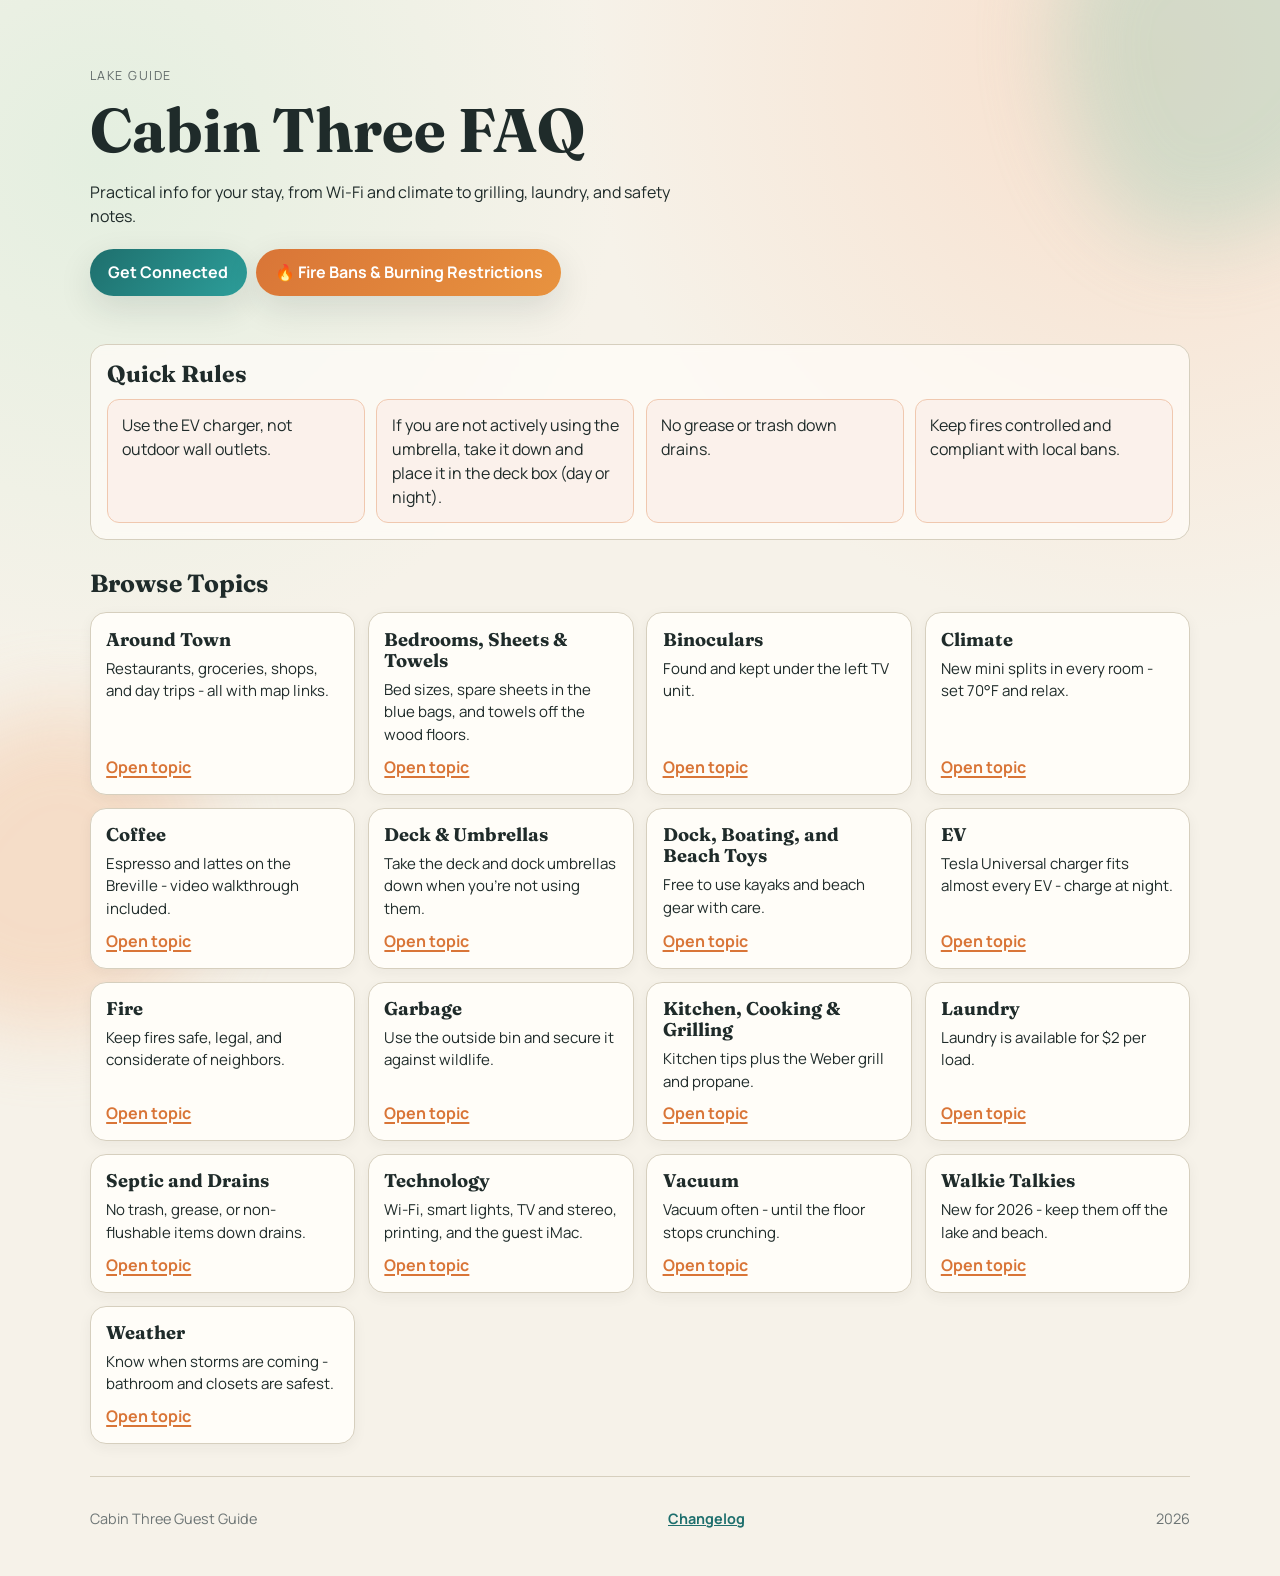
==== index.html @ b566e3fe "Remove Raw Markdown Index link from homepage Bumped to 1.12.2.  Co-Authored-By: Claude Fable 5 <nore" ====
<!doctype html>
<html lang="en">
  <head>
    <meta charset="UTF-8" />
    <meta name="viewport" content="width=device-width, initial-scale=1.0" />
    <title>Cabin Three FAQ</title>
    <meta
      name="description"
      content="Cabin Three guest guide: quick answers for Wi-Fi, climate, kitchen, EV charging, and more."
    />
    <link rel="preconnect" href="https://fonts.googleapis.com" />
    <link rel="preconnect" href="https://fonts.gstatic.com" crossorigin />
    <link
      href="https://fonts.googleapis.com/css2?family=Fraunces:opsz,wght@9..144,500;9..144,700&family=Manrope:wght@400;500;700&display=swap"
      rel="stylesheet"
    />
    <link rel="stylesheet" href="styles.css" />
  </head>
  <body>
    <div class="bg-shape bg-shape-one" aria-hidden="true"></div>
    <div class="bg-shape bg-shape-two" aria-hidden="true"></div>

    <header class="hero reveal">
      <p class="eyebrow">Lake Guide</p>
      <h1>Cabin Three FAQ</h1>
      <p class="hero-copy">
        Practical info for your stay, from Wi-Fi and climate to grilling, laundry, and safety notes.
      </p>
      <div class="hero-actions">
        <a class="hero-cta" href="topic.html?topic=technology">Get Connected</a>
        <a
          class="hero-cta hero-cta-fire"
          href="https://www.dnr.state.mn.us/forestry/fire/firerating_restrictions.html"
          target="_blank"
          rel="noopener"
          >🔥 Fire Bans &amp; Burning Restrictions</a
        >
      </div>
    </header>

    <main>
      <section class="rules reveal" aria-labelledby="quick-rules-title">
        <h2 id="quick-rules-title">Quick Rules</h2>
        <div class="rule-list">
          <p>Use the EV charger, not outdoor wall outlets.</p>
          <p>If you are not actively using the umbrella, take it down and place it in the deck box (day or night).</p>
          <p>No grease or trash down drains.</p>
          <p>Keep fires controlled and compliant with local bans.</p>
        </div>
      </section>

      <section class="topics reveal" aria-labelledby="topics-title">
        <div class="section-head">
          <h2 id="topics-title">Browse Topics</h2>
        </div>

        <div class="topic-grid">
          <article class="topic-card reveal"><h3>Around Town</h3><p>Restaurants, groceries, shops, and day trips - all with map links.</p><a href="topic.html?topic=around-town">Open topic</a></article>
          <article class="topic-card reveal"><h3>Bedrooms, Sheets &amp; Towels</h3><p>Bed sizes, spare sheets in the blue bags, and towels off the wood floors.</p><a href="topic.html?topic=bedrooms">Open topic</a></article>
          <article class="topic-card reveal"><h3>Binoculars</h3><p>Found and kept under the left TV unit.</p><a href="topic.html?topic=binoculars">Open topic</a></article>
          <article class="topic-card reveal"><h3>Climate</h3><p>New mini splits in every room - set 70°F and relax.</p><a href="topic.html?topic=climate">Open topic</a></article>
          <article class="topic-card reveal"><h3>Coffee</h3><p>Espresso and lattes on the Breville - video walkthrough included.</p><a href="topic.html?topic=coffee">Open topic</a></article>
          <article class="topic-card reveal"><h3>Deck &amp; Umbrellas</h3><p>Take the deck and dock umbrellas down when you're not using them.</p><a href="topic.html?topic=deck">Open topic</a></article>
          <article class="topic-card reveal"><h3>Dock, Boating, and Beach Toys</h3><p>Free to use kayaks and beach gear with care.</p><a href="topic.html?topic=dock-boating-beach">Open topic</a></article>
          <article class="topic-card reveal"><h3>EV</h3><p>Tesla Universal charger fits almost every EV - charge at night.</p><a href="topic.html?topic=ev">Open topic</a></article>
          <article class="topic-card reveal"><h3>Fire</h3><p>Keep fires safe, legal, and considerate of neighbors.</p><a href="topic.html?topic=fire">Open topic</a></article>
          <article class="topic-card reveal"><h3>Garbage</h3><p>Use the outside bin and secure it against wildlife.</p><a href="topic.html?topic=garbage">Open topic</a></article>
          <article class="topic-card reveal"><h3>Kitchen, Cooking &amp; Grilling</h3><p>Kitchen tips plus the Weber grill and propane.</p><a href="topic.html?topic=kitchen">Open topic</a></article>
          <article class="topic-card reveal"><h3>Laundry</h3><p>Laundry is available for $2 per load.</p><a href="topic.html?topic=laundry">Open topic</a></article>
          <article class="topic-card reveal"><h3>Septic and Drains</h3><p>No trash, grease, or non-flushable items down drains.</p><a href="topic.html?topic=septic-drains">Open topic</a></article>
          <article class="topic-card reveal"><h3>Technology</h3><p>Wi-Fi, smart lights, TV and stereo, printing, and the guest iMac.</p><a href="topic.html?topic=technology">Open topic</a></article>
          <article class="topic-card reveal"><h3>Vacuum</h3><p>Vacuum often - until the floor stops crunching.</p><a href="topic.html?topic=vacuum">Open topic</a></article>
          <article class="topic-card reveal"><h3>Walkie Talkies</h3><p>New for 2026 - keep them off the lake and beach.</p><a href="topic.html?topic=walkie-talkies">Open topic</a></article>
          <article class="topic-card reveal"><h3>Weather</h3><p>Know when storms are coming - bathroom and closets are safest.</p><a href="topic.html?topic=weather">Open topic</a></article>
        </div>
      </section>
    </main>

    <footer class="site-footer reveal">
      <p>Cabin Three Guest Guide</p>
      <p><a href="topic.html?topic=changelog">Changelog</a></p>
      <p><span id="year"></span></p>
    </footer>

    <script src="script.js"></script>
  </body>
</html>
---- styles.css ----
:root {
  --bg: #f6f2e9;
  --ink: #1f2b2a;
  --card: #fffdf8;
  --accent: #1e6f6d;
  --accent-2: #d97537;
  --line: #d6cfbe;
  --shadow: 0 12px 34px rgba(28, 42, 39, 0.12);
}

* {
  box-sizing: border-box;
}

body {
  margin: 0;
  font-family: "Manrope", "Segoe UI", sans-serif;
  color: var(--ink);
  background:
    radial-gradient(circle at 8% 10%, #e4efe0 0%, transparent 28%),
    radial-gradient(circle at 90% 4%, #f8dfcc 0%, transparent 30%),
    var(--bg);
  min-height: 100vh;
  line-height: 1.5;
}

.bg-shape {
  position: fixed;
  z-index: -1;
  filter: blur(40px);
  opacity: 0.45;
}

.bg-shape-one {
  width: 22rem;
  height: 22rem;
  background: #a8d1be;
  top: -7rem;
  right: -8rem;
  border-radius: 45% 55% 63% 37% / 39% 30% 70% 61%;
}

.bg-shape-two {
  width: 20rem;
  height: 20rem;
  background: #f4c39f;
  bottom: -8rem;
  left: -7rem;
  border-radius: 57% 43% 48% 52% / 61% 53% 47% 39%;
}

.hero,
main,
.site-footer {
  width: min(1100px, calc(100% - 2rem));
  margin-inline: auto;
}

.hero {
  padding: 4.2rem 0 2rem;
}

.eyebrow {
  text-transform: uppercase;
  letter-spacing: 0.12em;
  font-size: 0.78rem;
  margin: 0;
  color: color-mix(in srgb, var(--ink), white 30%);
}

h1,
h2,
h3 {
  font-family: "Fraunces", Georgia, serif;
  line-height: 1.15;
  margin: 0;
}

h1 {
  font-size: clamp(2.2rem, 4.8vw, 4rem);
  margin-top: 0.55rem;
}

.hero-copy {
  max-width: 62ch;
  margin: 0.9rem 0 1.3rem;
}

.hero-cta {
  display: inline-block;
  background: linear-gradient(130deg, var(--accent), #2d9e9a);
  color: #fff;
  text-decoration: none;
  font-weight: 700;
  padding: 0.72rem 1.15rem;
  border-radius: 999px;
  box-shadow: var(--shadow);
  transition: transform 150ms ease, filter 150ms ease;
}

.hero-cta:hover,
.hero-cta:focus-visible {
  transform: translateY(-2px);
  filter: saturate(1.1);
}

.hero-actions {
  display: flex;
  flex-wrap: wrap;
  gap: 0.6rem;
}

.hero-cta-fire {
  background: linear-gradient(130deg, var(--accent-2), #e8933f);
}

.rules,
.topics {
  margin-top: 1rem;
}

.rules {
  background: rgba(255, 253, 248, 0.72);
  border: 1px solid var(--line);
  border-radius: 1rem;
  padding: 1rem;
  backdrop-filter: blur(4px);
}

.rules h2 {
  font-size: 1.45rem;
  margin-bottom: 0.75rem;
}

.rule-list {
  display: grid;
  gap: 0.7rem;
  grid-template-columns: repeat(auto-fit, minmax(220px, 1fr));
}

.rule-list p {
  margin: 0;
  background: color-mix(in srgb, #fff, var(--accent-2) 10%);
  padding: 0.8rem 0.9rem;
  border-radius: 0.75rem;
  border: 1px solid color-mix(in srgb, var(--accent-2), white 60%);
}

.section-head {
  margin: 1.8rem 0 0.95rem;
  display: flex;
  align-items: baseline;
  justify-content: space-between;
  gap: 0.75rem;
}

.section-head h2 {
  font-size: 1.55rem;
}

.section-head a {
  color: var(--accent);
  font-weight: 700;
}

.topic-grid {
  display: grid;
  grid-template-columns: repeat(auto-fit, minmax(220px, 1fr));
  gap: 0.8rem;
}

.topic-card {
  position: relative;
  background: var(--card);
  border: 1px solid var(--line);
  border-radius: 1rem;
  padding: 0.95rem;
  display: grid;
  grid-template-rows: auto 1fr auto;
  gap: 0.5rem;
  box-shadow: 0 4px 14px rgba(31, 43, 42, 0.05);
  transition: transform 150ms ease, box-shadow 150ms ease;
}

.topic-card:hover,
.topic-card:focus-within {
  transform: translateY(-2px);
  box-shadow: var(--shadow);
}

/* Make the whole card a tap target while keeping the visible link */
.topic-card a::after {
  content: "";
  position: absolute;
  inset: 0;
  border-radius: 1rem;
}

.topic-card a:focus-visible::after {
  outline: 2px solid var(--accent);
  outline-offset: 2px;
}

.topic-card h3 {
  font-size: 1.15rem;
}

.topic-card p {
  margin: 0;
  font-size: 0.94rem;
}

.topic-card a {
  color: var(--accent-2);
  font-weight: 700;
  text-decoration-thickness: 2px;
  text-underline-offset: 3px;
}

.topic-main {
  width: min(900px, calc(100% - 2rem));
  margin-inline: auto;
}

.topic-content {
  background: var(--card);
  border: 1px solid var(--line);
  border-radius: 1rem;
  padding: clamp(1rem, 2.5vw, 1.6rem);
  box-shadow: 0 8px 22px rgba(31, 43, 42, 0.08);
}

.topic-content h1,
.topic-content h2,
.topic-content h3 {
  margin-top: 1.1rem;
  margin-bottom: 0.45rem;
}

.topic-content p,
.topic-content li {
  font-size: 1rem;
}

.topic-content ul,
.topic-content ol {
  padding-left: 1.2rem;
}

.topic-content a {
  color: var(--accent);
}

.topic-content blockquote {
  margin: 0.7rem 0;
  padding: 0.5rem 0.8rem;
  border-left: 3px solid var(--accent);
  background: color-mix(in srgb, var(--accent), white 92%);
}

.shorts-player {
  margin: 1.1rem 0 0.5rem;
}

.shorts-player iframe {
  display: block;
  width: min(315px, 100%);
  aspect-ratio: 9 / 16;
  border: 1px solid var(--line);
  border-radius: 1rem;
  box-shadow: var(--shadow);
  background: #000;
}

.shorts-player figcaption {
  margin-top: 0.45rem;
  font-size: 0.88rem;
  color: color-mix(in srgb, var(--ink), white 30%);
}

.video-player {
  margin: 1.1rem 0 0.5rem;
}

.video-player iframe {
  display: block;
  width: min(640px, 100%);
  aspect-ratio: 16 / 9;
  border: 1px solid var(--line);
  border-radius: 1rem;
  box-shadow: var(--shadow);
  background: #000;
}

.video-player figcaption {
  margin-top: 0.45rem;
  font-size: 0.88rem;
  color: color-mix(in srgb, var(--ink), white 30%);
}

.contribute-callout {
  margin: 1.4rem 0 0.4rem;
  padding: 0.95rem 1.1rem;
  border: 1px solid color-mix(in srgb, var(--accent), white 55%);
  border-left: 5px solid var(--accent);
  border-radius: 0.9rem;
  background: color-mix(in srgb, var(--accent), white 93%);
}

.contribute-callout .contribute-body > p {
  margin: 0.2rem 0;
}

.contribute-callout .contribute-actions {
  margin: 0.6rem 0 0;
  font-size: 0.92rem;
}

.contribute-callout .contribute-actions a {
  color: color-mix(in srgb, var(--accent), black 15%);
  font-weight: 700;
}

.issue-callout {
  margin: 1.2rem 0;
  padding: 0.95rem 1.1rem;
  border: 1px solid color-mix(in srgb, var(--accent-2), white 45%);
  border-left: 5px solid var(--accent-2);
  border-radius: 0.9rem;
  background: color-mix(in srgb, var(--accent-2), white 92%);
}

.issue-callout .issue-badge {
  margin: 0 0 0.5rem;
  font-weight: 700;
  font-size: 0.8rem;
  text-transform: uppercase;
  letter-spacing: 0.08em;
  color: color-mix(in srgb, var(--accent-2), black 25%);
}

.issue-callout .issue-body > p {
  margin: 0.4rem 0;
}

.issue-callout .issue-actions {
  margin: 0.75rem 0 0;
  padding-top: 0.65rem;
  border-top: 1px dashed color-mix(in srgb, var(--accent-2), white 40%);
  font-size: 0.92rem;
}

.issue-callout .issue-actions a {
  color: color-mix(in srgb, var(--accent-2), black 20%);
  font-weight: 700;
}

.site-footer {
  border-top: 1px solid var(--line);
  margin-top: 2rem;
  padding: 1rem 0 2rem;
  font-size: 0.9rem;
  color: color-mix(in srgb, var(--ink), white 35%);
  display: flex;
  justify-content: space-between;
  gap: 0.5rem;
}

.site-footer a {
  color: var(--accent);
  font-weight: 700;
}

.reveal {
  opacity: 0;
  transform: translateY(10px);
  animation: rise 0.7s ease forwards;
}

.topic-card.reveal {
  animation-delay: calc(var(--i, 0) * 50ms);
}

@keyframes rise {
  to {
    opacity: 1;
    transform: translateY(0);
  }
}

@media (max-width: 680px) {
  .hero {
    padding-top: 3rem;
  }

  .hero-actions .hero-cta {
    flex: 1 1 100%;
    text-align: center;
  }

  .site-footer {
    flex-direction: column;
    gap: 0.35rem;
  }
}
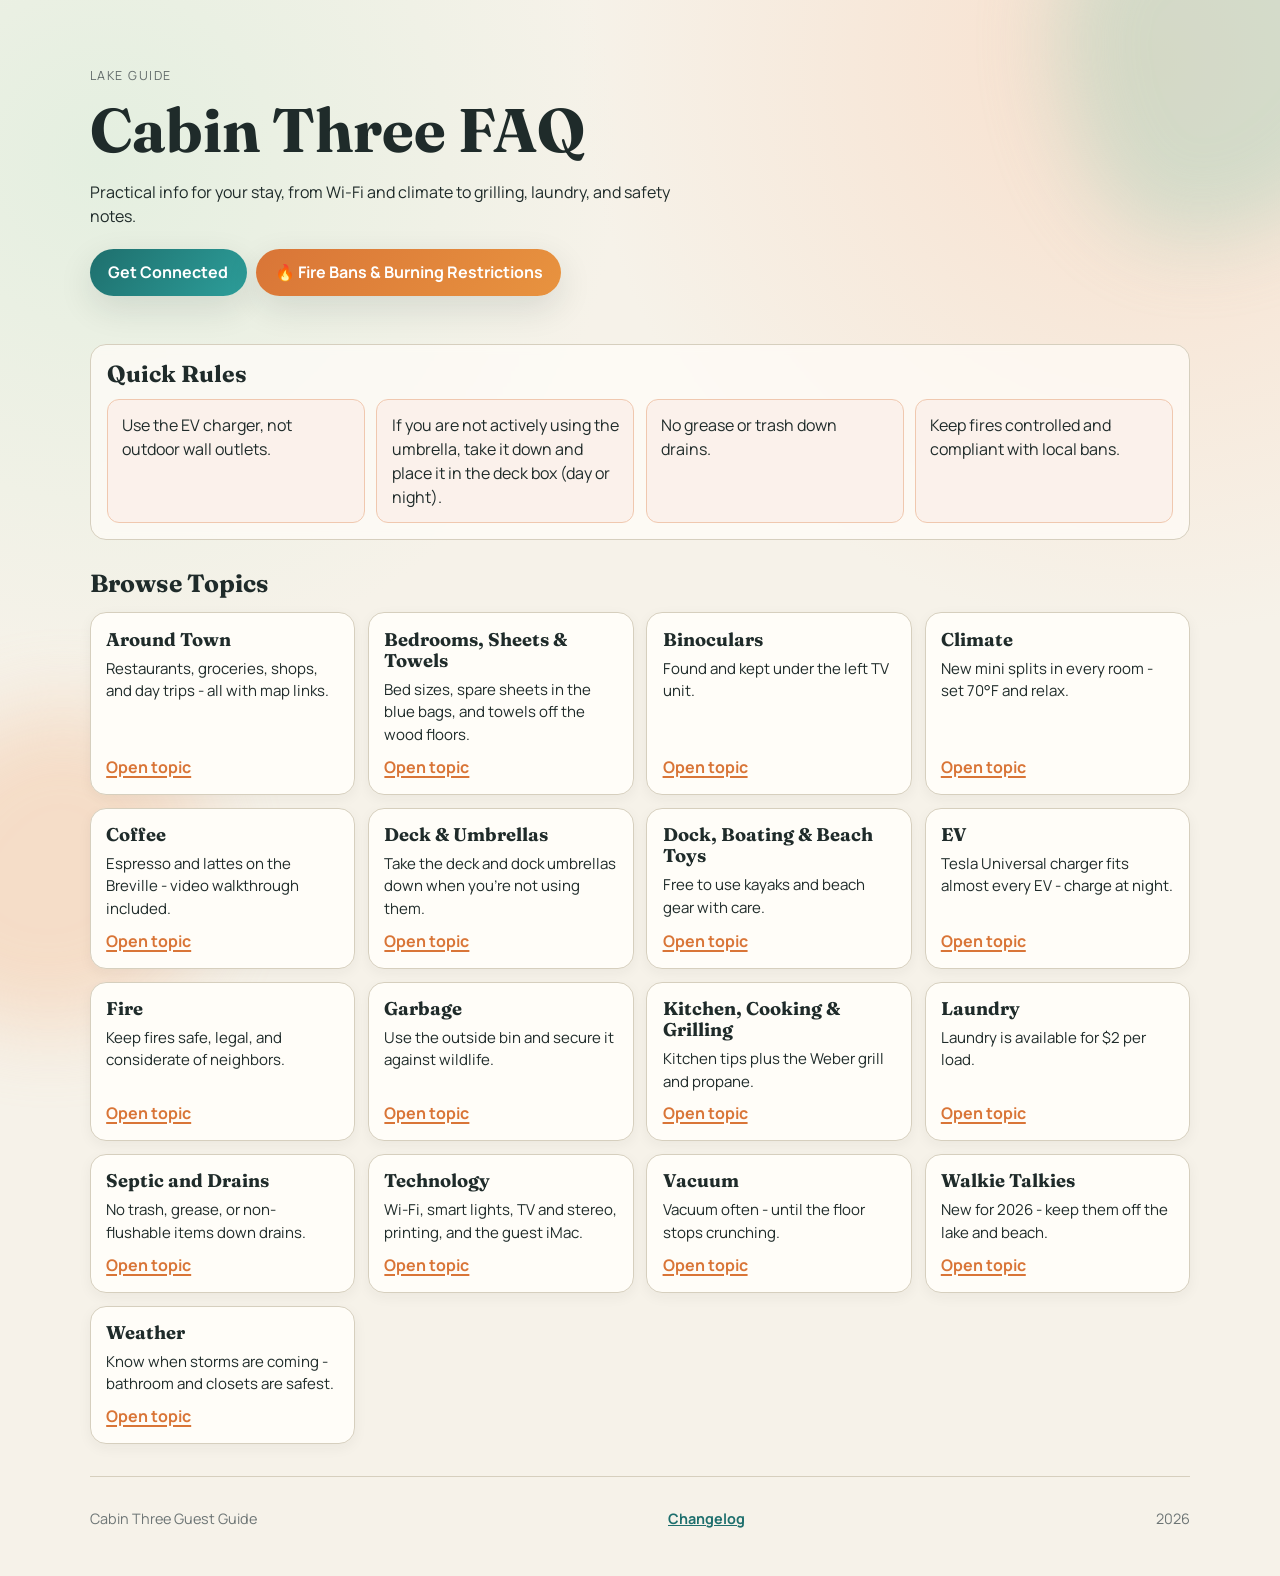
==== commit 477bcd11: "Use & in the Dock, Boating & Beach Toys title Matches the comma-plus-ampersand style of the other mu" ====
--- a/index.html
+++ b/index.html
@@ -61,7 +61,7 @@
           <article class="topic-card reveal"><h3>Climate</h3><p>New mini splits in every room - set 70°F and relax.</p><a href="topic.html?topic=climate">Open topic</a></article>
           <article class="topic-card reveal"><h3>Coffee</h3><p>Espresso and lattes on the Breville - video walkthrough included.</p><a href="topic.html?topic=coffee">Open topic</a></article>
           <article class="topic-card reveal"><h3>Deck &amp; Umbrellas</h3><p>Take the deck and dock umbrellas down when you're not using them.</p><a href="topic.html?topic=deck">Open topic</a></article>
-          <article class="topic-card reveal"><h3>Dock, Boating, and Beach Toys</h3><p>Free to use kayaks and beach gear with care.</p><a href="topic.html?topic=dock-boating-beach">Open topic</a></article>
+          <article class="topic-card reveal"><h3>Dock, Boating &amp; Beach Toys</h3><p>Free to use kayaks and beach gear with care.</p><a href="topic.html?topic=dock-boating-beach">Open topic</a></article>
           <article class="topic-card reveal"><h3>EV</h3><p>Tesla Universal charger fits almost every EV - charge at night.</p><a href="topic.html?topic=ev">Open topic</a></article>
           <article class="topic-card reveal"><h3>Fire</h3><p>Keep fires safe, legal, and considerate of neighbors.</p><a href="topic.html?topic=fire">Open topic</a></article>
           <article class="topic-card reveal"><h3>Garbage</h3><p>Use the outside bin and secure it against wildlife.</p><a href="topic.html?topic=garbage">Open topic</a></article>
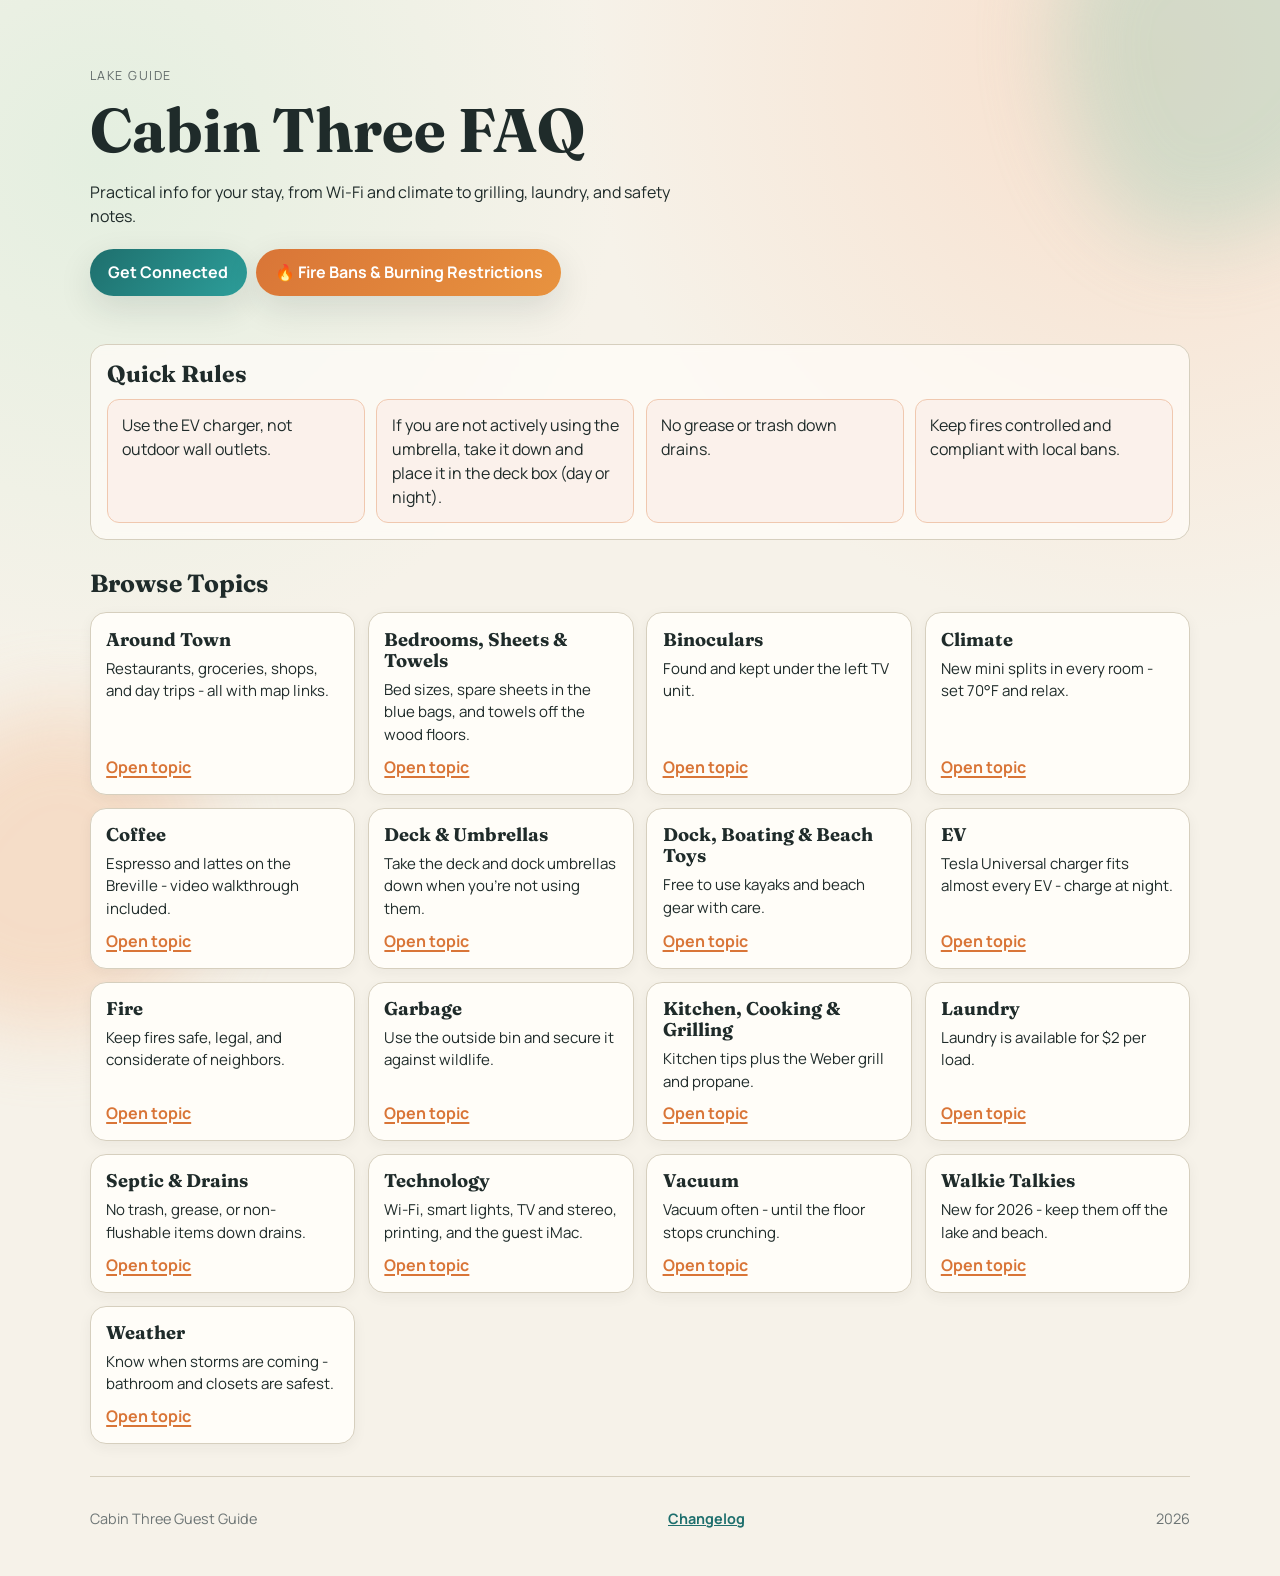
==== commit 05835f50: "Use & in the Septic & Drains title Bumped to 1.12.4.  Co-Authored-By: Claude Fable 5 <noreply@anthro" ====
--- a/index.html
+++ b/index.html
@@ -67,7 +67,7 @@
           <article class="topic-card reveal"><h3>Garbage</h3><p>Use the outside bin and secure it against wildlife.</p><a href="topic.html?topic=garbage">Open topic</a></article>
           <article class="topic-card reveal"><h3>Kitchen, Cooking &amp; Grilling</h3><p>Kitchen tips plus the Weber grill and propane.</p><a href="topic.html?topic=kitchen">Open topic</a></article>
           <article class="topic-card reveal"><h3>Laundry</h3><p>Laundry is available for $2 per load.</p><a href="topic.html?topic=laundry">Open topic</a></article>
-          <article class="topic-card reveal"><h3>Septic and Drains</h3><p>No trash, grease, or non-flushable items down drains.</p><a href="topic.html?topic=septic-drains">Open topic</a></article>
+          <article class="topic-card reveal"><h3>Septic &amp; Drains</h3><p>No trash, grease, or non-flushable items down drains.</p><a href="topic.html?topic=septic-drains">Open topic</a></article>
           <article class="topic-card reveal"><h3>Technology</h3><p>Wi-Fi, smart lights, TV and stereo, printing, and the guest iMac.</p><a href="topic.html?topic=technology">Open topic</a></article>
           <article class="topic-card reveal"><h3>Vacuum</h3><p>Vacuum often - until the floor stops crunching.</p><a href="topic.html?topic=vacuum">Open topic</a></article>
           <article class="topic-card reveal"><h3>Walkie Talkies</h3><p>New for 2026 - keep them off the lake and beach.</p><a href="topic.html?topic=walkie-talkies">Open topic</a></article>
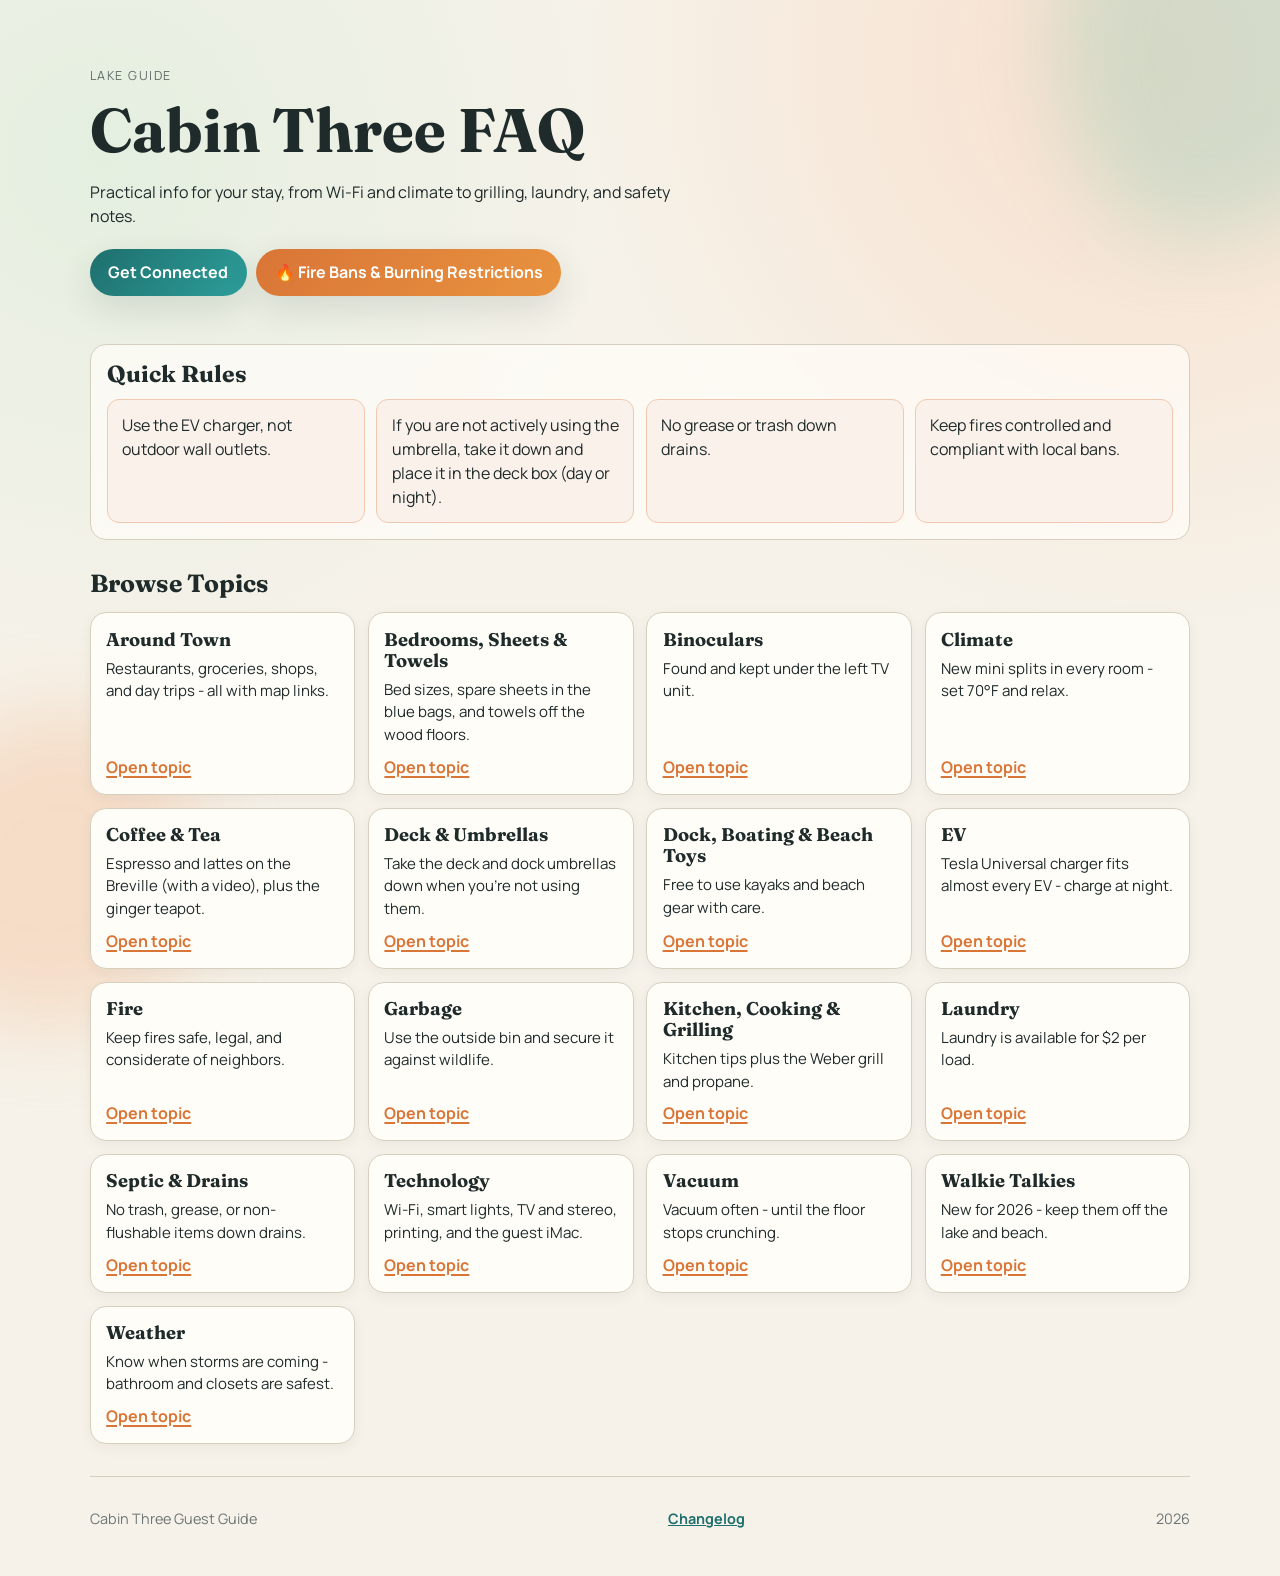
==== commit 06c4d8b4: "Expand Coffee into Coffee & Tea with a Tea section Renamed the topic to Coffee & Tea and added a Tea" ====
--- a/index.html
+++ b/index.html
@@ -59,7 +59,7 @@
           <article class="topic-card reveal"><h3>Bedrooms, Sheets &amp; Towels</h3><p>Bed sizes, spare sheets in the blue bags, and towels off the wood floors.</p><a href="topic.html?topic=bedrooms">Open topic</a></article>
           <article class="topic-card reveal"><h3>Binoculars</h3><p>Found and kept under the left TV unit.</p><a href="topic.html?topic=binoculars">Open topic</a></article>
           <article class="topic-card reveal"><h3>Climate</h3><p>New mini splits in every room - set 70°F and relax.</p><a href="topic.html?topic=climate">Open topic</a></article>
-          <article class="topic-card reveal"><h3>Coffee</h3><p>Espresso and lattes on the Breville - video walkthrough included.</p><a href="topic.html?topic=coffee">Open topic</a></article>
+          <article class="topic-card reveal"><h3>Coffee &amp; Tea</h3><p>Espresso and lattes on the Breville (with a video), plus the ginger teapot.</p><a href="topic.html?topic=coffee">Open topic</a></article>
           <article class="topic-card reveal"><h3>Deck &amp; Umbrellas</h3><p>Take the deck and dock umbrellas down when you're not using them.</p><a href="topic.html?topic=deck">Open topic</a></article>
           <article class="topic-card reveal"><h3>Dock, Boating &amp; Beach Toys</h3><p>Free to use kayaks and beach gear with care.</p><a href="topic.html?topic=dock-boating-beach">Open topic</a></article>
           <article class="topic-card reveal"><h3>EV</h3><p>Tesla Universal charger fits almost every EV - charge at night.</p><a href="topic.html?topic=ev">Open topic</a></article>
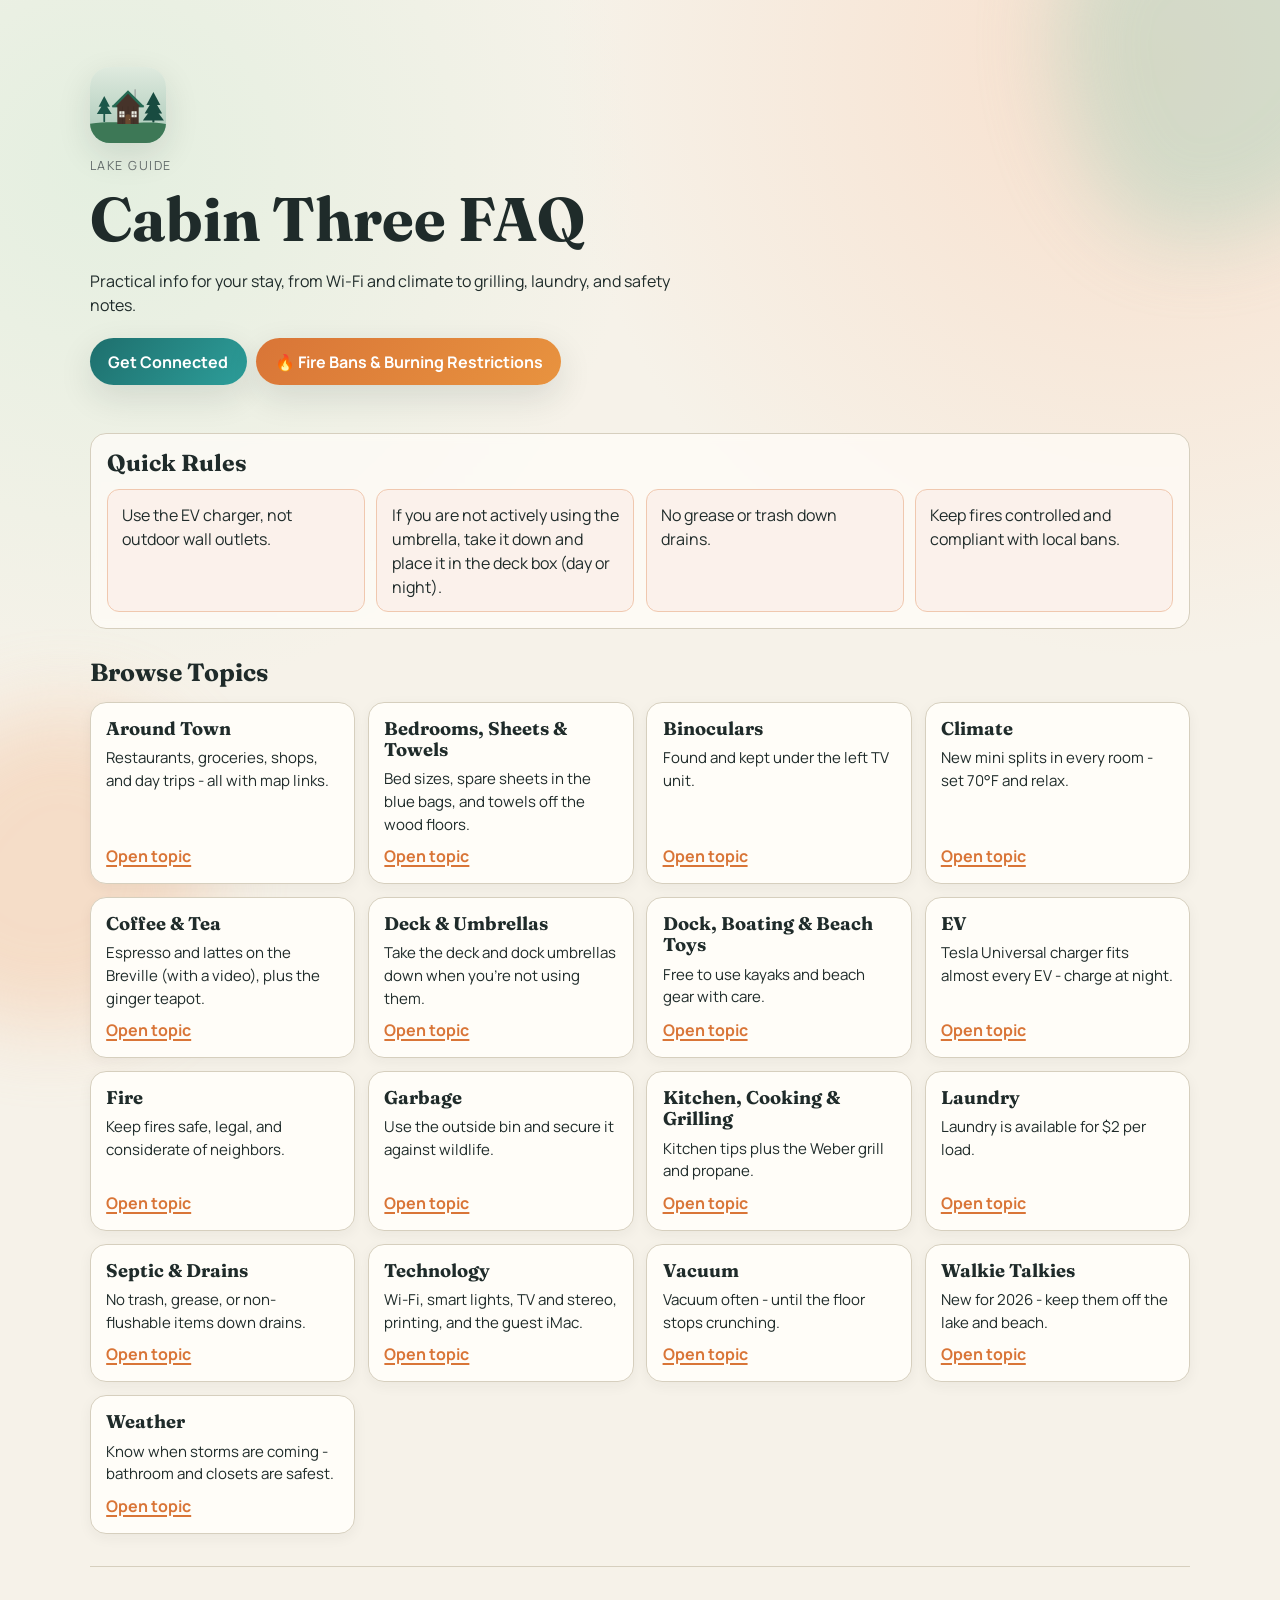
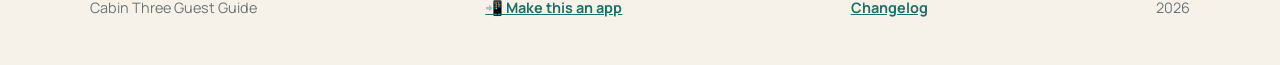
==== commit 7ba018a7: "Add cabin favicon, homepage logo, and PWA install support Cabin icon modeled on the real cabin (brow" ====
--- a/index.html
+++ b/index.html
@@ -15,12 +15,22 @@
       rel="stylesheet"
     />
     <link rel="stylesheet" href="styles.css" />
+    <link rel="icon" href="favicon.svg" type="image/svg+xml" />
+    <link rel="icon" href="favicon-32.png" sizes="32x32" />
+    <link rel="apple-touch-icon" href="apple-touch-icon.png" />
+    <link rel="manifest" href="manifest.webmanifest" />
+    <meta name="theme-color" content="#1e6f6d" />
+    <meta name="apple-mobile-web-app-capable" content="yes" />
+    <meta name="apple-mobile-web-app-status-bar-style" content="black-translucent" />
+    <meta name="apple-mobile-web-app-title" content="Cabin Three" />
+    <meta name="mobile-web-app-capable" content="yes" />
   </head>
   <body>
     <div class="bg-shape bg-shape-one" aria-hidden="true"></div>
     <div class="bg-shape bg-shape-two" aria-hidden="true"></div>
 
     <header class="hero reveal">
+      <img class="hero-logo" src="favicon.svg" width="76" height="76" alt="Cabin Three" />
       <p class="eyebrow">Lake Guide</p>
       <h1>Cabin Three FAQ</h1>
       <p class="hero-copy">
@@ -78,6 +88,7 @@
 
     <footer class="site-footer reveal">
       <p>Cabin Three Guest Guide</p>
+      <p><a href="topic.html?topic=install">📲 Make this an app</a></p>
       <p><a href="topic.html?topic=changelog">Changelog</a></p>
       <p><span id="year"></span></p>
     </footer>
--- a/styles.css
+++ b/styles.css
@@ -60,6 +60,15 @@
   padding: 4.2rem 0 2rem;
 }
 
+.hero-logo {
+  display: block;
+  width: 76px;
+  height: 76px;
+  border-radius: 20px;
+  box-shadow: var(--shadow);
+  margin-bottom: 0.85rem;
+}
+
 .eyebrow {
   text-transform: uppercase;
   letter-spacing: 0.12em;
@@ -371,6 +380,44 @@
   font-weight: 700;
 }
 
+/* Floating "back to all topics" button on topic pages */
+.back-fab {
+  position: fixed;
+  right: 1rem;
+  bottom: 1rem;
+  z-index: 50;
+  display: inline-flex;
+  align-items: center;
+  justify-content: center;
+  width: 3.25rem;
+  height: 3.25rem;
+  border-radius: 999px;
+  background: linear-gradient(130deg, var(--accent), #2d9e9a);
+  color: #fff;
+  box-shadow: var(--shadow);
+  transition: transform 150ms ease, filter 150ms ease;
+}
+
+/* Respect notched-phone safe areas only where fully supported, so the
+   base offsets above always apply even if a browser can't parse this. */
+@supports (bottom: max(1rem, env(safe-area-inset-bottom))) {
+  .back-fab {
+    right: max(1rem, env(safe-area-inset-right));
+    bottom: max(1rem, env(safe-area-inset-bottom));
+  }
+}
+
+.back-fab:hover,
+.back-fab:focus-visible {
+  transform: translateY(-2px);
+  filter: saturate(1.1);
+}
+
+.back-fab svg {
+  width: 1.4rem;
+  height: 1.4rem;
+}
+
 .reveal {
   opacity: 0;
   transform: translateY(10px);
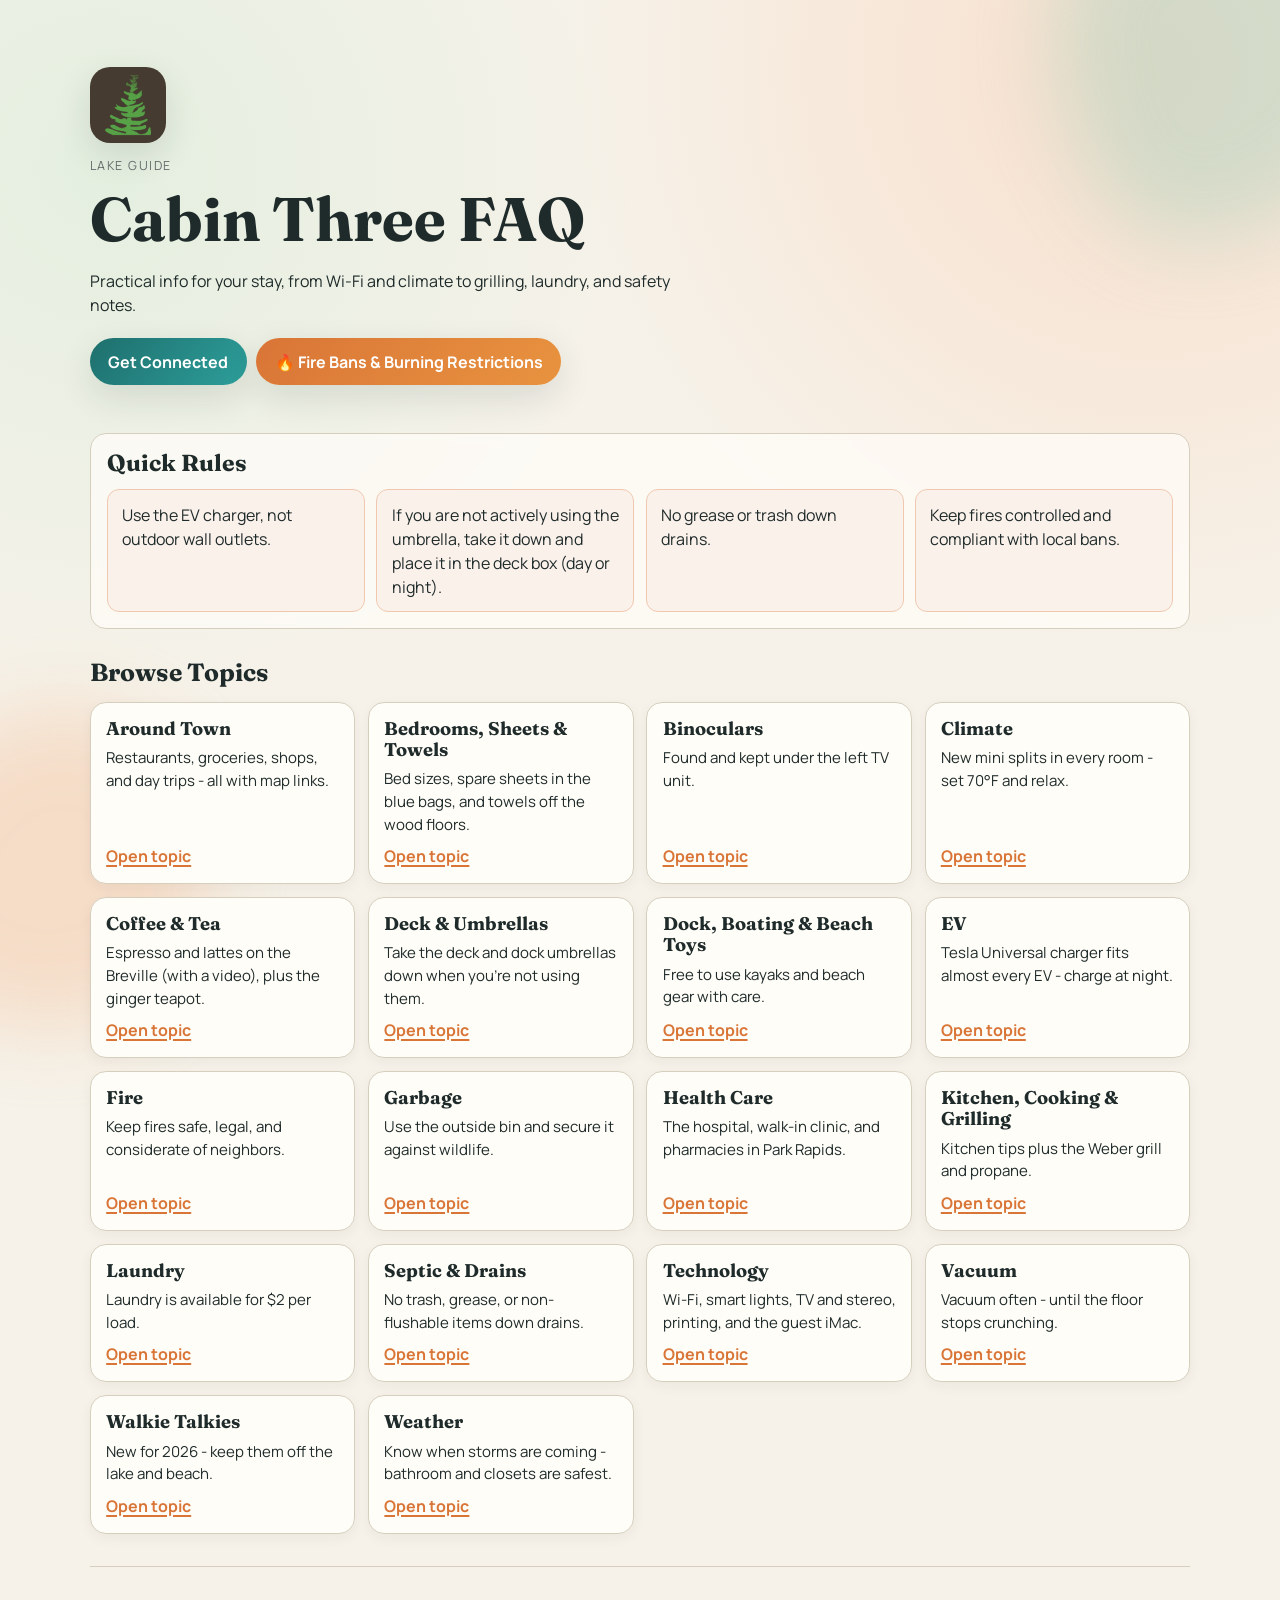
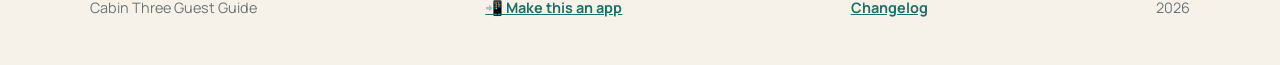
==== commit 4968d65e: "Add Health Care topic: hospital, walk-in clinic, pharmacies New topic (18th) with verified Park Rapi" ====
--- a/index.html
+++ b/index.html
@@ -75,6 +75,7 @@
           <article class="topic-card reveal"><h3>EV</h3><p>Tesla Universal charger fits almost every EV - charge at night.</p><a href="topic.html?topic=ev">Open topic</a></article>
           <article class="topic-card reveal"><h3>Fire</h3><p>Keep fires safe, legal, and considerate of neighbors.</p><a href="topic.html?topic=fire">Open topic</a></article>
           <article class="topic-card reveal"><h3>Garbage</h3><p>Use the outside bin and secure it against wildlife.</p><a href="topic.html?topic=garbage">Open topic</a></article>
+          <article class="topic-card reveal"><h3>Health Care</h3><p>The hospital, walk-in clinic, and pharmacies in Park Rapids.</p><a href="topic.html?topic=health-care">Open topic</a></article>
           <article class="topic-card reveal"><h3>Kitchen, Cooking &amp; Grilling</h3><p>Kitchen tips plus the Weber grill and propane.</p><a href="topic.html?topic=kitchen">Open topic</a></article>
           <article class="topic-card reveal"><h3>Laundry</h3><p>Laundry is available for $2 per load.</p><a href="topic.html?topic=laundry">Open topic</a></article>
           <article class="topic-card reveal"><h3>Septic &amp; Drains</h3><p>No trash, grease, or non-flushable items down drains.</p><a href="topic.html?topic=septic-drains">Open topic</a></article>
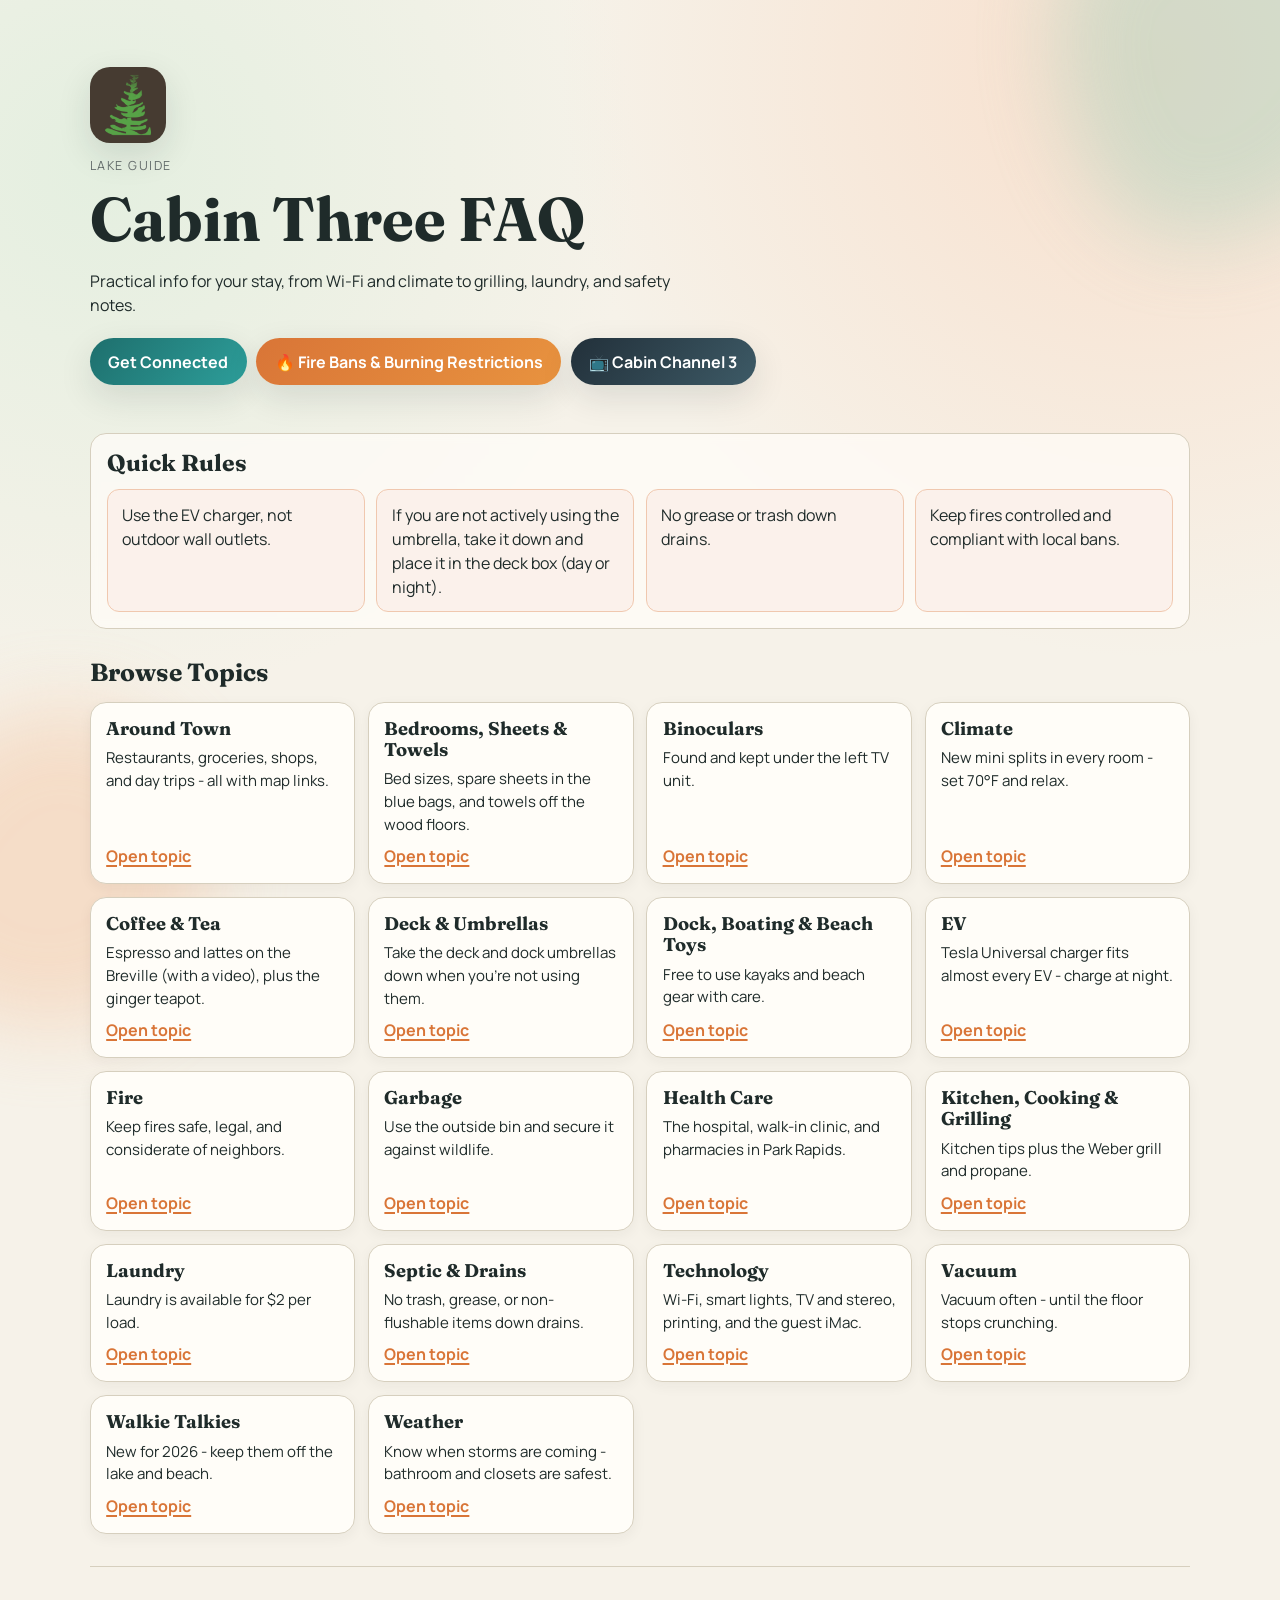
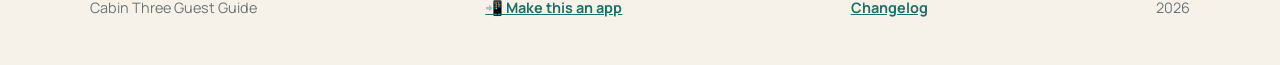
==== commit c232fc76: "Add Cabin Channel 3: auto-playing shorts feed New channel.html + channel.js play every YouTube Short" ====
--- a/index.html
+++ b/index.html
@@ -45,6 +45,7 @@
           rel="noopener"
           >🔥 Fire Bans &amp; Burning Restrictions</a
         >
+        <a class="hero-cta hero-cta-channel" href="channel.html">📺 Cabin Channel 3</a>
       </div>
     </header>
 
--- a/styles.css
+++ b/styles.css
@@ -121,6 +121,97 @@
 
 .hero-cta-fire {
   background: linear-gradient(130deg, var(--accent-2), #e8933f);
+}
+
+.hero-cta-channel {
+  background: linear-gradient(130deg, #22303a, #3d5a66);
+}
+
+/* Cabin Channel 3 feed */
+.channel-main {
+  width: min(900px, calc(100% - 2rem));
+  margin-inline: auto;
+}
+
+.channel-stage {
+  background: var(--card);
+  border: 1px solid var(--line);
+  border-radius: 1rem;
+  padding: clamp(1rem, 2.5vw, 1.6rem);
+  box-shadow: 0 8px 22px rgba(31, 43, 42, 0.08);
+  display: flex;
+  flex-direction: column;
+  align-items: center;
+}
+
+.channel-frame {
+  position: relative;
+  width: min(360px, 100%);
+  aspect-ratio: 9 / 16;
+  border-radius: 1rem;
+  overflow: hidden;
+  background: #12201f;
+  border: 1px solid var(--line);
+  box-shadow: var(--shadow);
+}
+
+.channel-frame iframe {
+  width: 100%;
+  height: 100%;
+  border: 0;
+}
+
+.channel-start {
+  position: absolute;
+  inset: 0;
+  width: 100%;
+  height: 100%;
+  border: 0;
+  cursor: pointer;
+  background: linear-gradient(160deg, rgba(30, 111, 109, 0.92), rgba(18, 32, 31, 0.94));
+  color: #fff;
+  font: 700 1.2rem "Manrope", sans-serif;
+}
+
+.channel-caption {
+  margin: 0.8rem 0 0.2rem;
+  font-size: 0.95rem;
+  text-align: center;
+}
+
+.channel-controls {
+  display: flex;
+  align-items: center;
+  gap: 0.9rem;
+  margin-top: 0.5rem;
+}
+
+.channel-btn {
+  border: 0;
+  cursor: pointer;
+  background: linear-gradient(130deg, var(--accent), #2d9e9a);
+  color: #fff;
+  font: 700 0.95rem "Manrope", sans-serif;
+  padding: 0.55rem 1rem;
+  border-radius: 999px;
+}
+
+.channel-btn:disabled {
+  opacity: 0.45;
+  cursor: default;
+}
+
+.channel-counter {
+  font-size: 0.92rem;
+  color: color-mix(in srgb, var(--ink), white 25%);
+}
+
+.channel-note {
+  margin: 0.9rem 0 0;
+  font-size: 0.88rem;
+  text-align: center;
+  color: color-mix(in srgb, var(--ink), white 30%);
+  max-width: 46ch;
 }
 
 .rules,
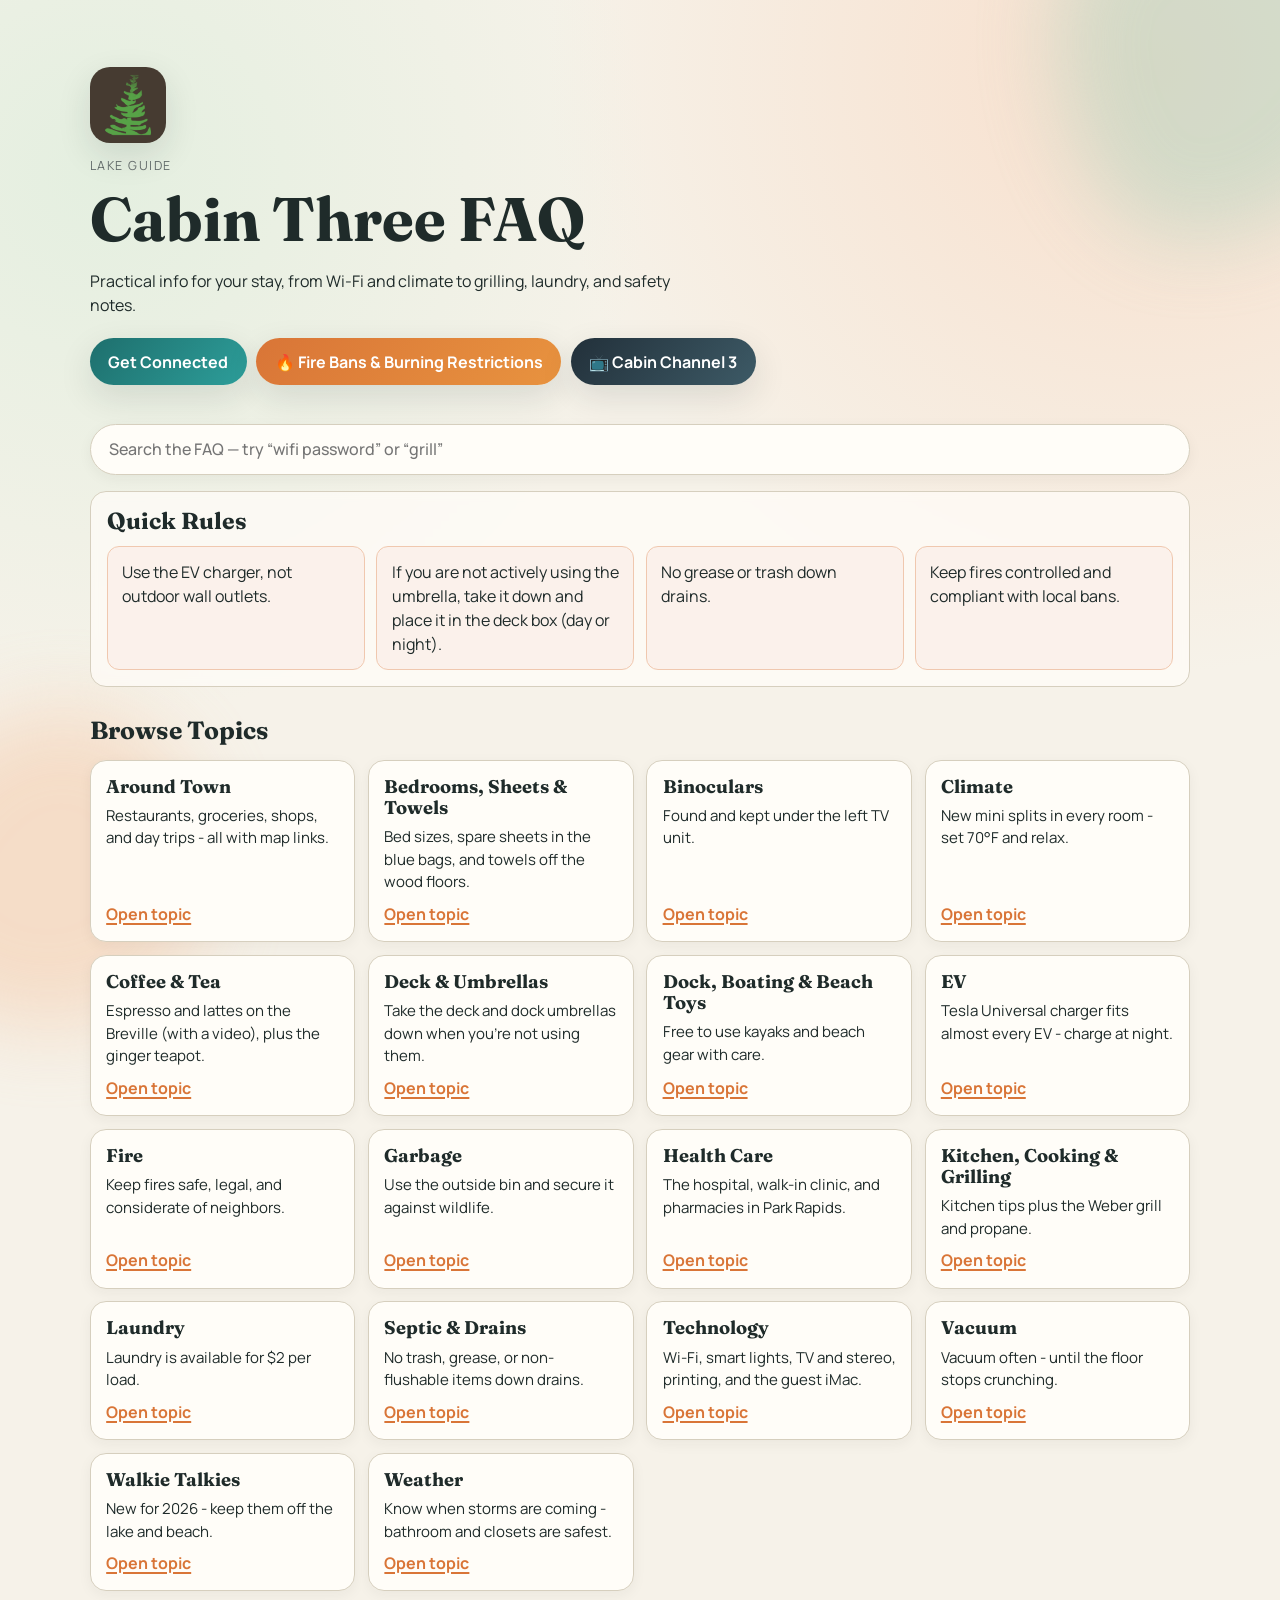
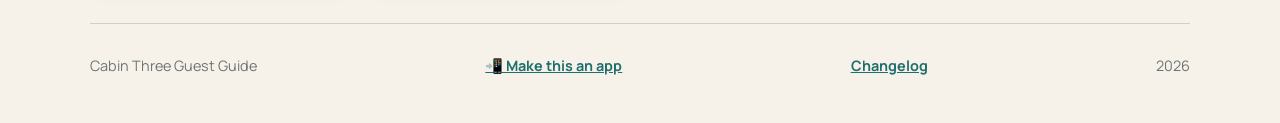
==== commit 50645e0a: "Add fuzzy search to the homepage New search box above Quick Rules: search.js fetches every topic pag" ====
--- a/index.html
+++ b/index.html
@@ -50,6 +50,17 @@
     </header>
 
     <main>
+      <section class="search reveal" aria-label="Search the FAQ">
+        <input
+          id="faq-search"
+          class="search-input"
+          type="search"
+          placeholder="Search the FAQ — try “wifi password” or “grill”"
+          autocomplete="off"
+        />
+        <div id="search-results" class="search-results" hidden></div>
+      </section>
+
       <section class="rules reveal" aria-labelledby="quick-rules-title">
         <h2 id="quick-rules-title">Quick Rules</h2>
         <div class="rule-list">
@@ -95,6 +106,8 @@
       <p><span id="year"></span></p>
     </footer>
 
+    <script src="topics.js"></script>
+    <script src="search.js"></script>
     <script src="script.js"></script>
   </body>
 </html>
--- a/styles.css
+++ b/styles.css
@@ -161,6 +161,13 @@
   border: 0;
 }
 
+.channel-touch {
+  position: absolute;
+  inset: 0;
+  touch-action: none;
+  cursor: grab;
+}
+
 .channel-start {
   position: absolute;
   inset: 0;
@@ -173,37 +180,32 @@
   font: 700 1.2rem "Manrope", sans-serif;
 }
 
+.channel-unmute {
+  position: absolute;
+  left: 50%;
+  bottom: 1rem;
+  transform: translateX(-50%);
+  border: 0;
+  cursor: pointer;
+  background: rgba(18, 32, 31, 0.85);
+  color: #fff;
+  font: 700 0.95rem "Manrope", sans-serif;
+  padding: 0.6rem 1.1rem;
+  border-radius: 999px;
+  box-shadow: var(--shadow);
+}
+
 .channel-caption {
   margin: 0.8rem 0 0.2rem;
   font-size: 0.95rem;
   text-align: center;
 }
 
-.channel-controls {
-  display: flex;
-  align-items: center;
-  gap: 0.9rem;
-  margin-top: 0.5rem;
-}
-
-.channel-btn {
-  border: 0;
-  cursor: pointer;
-  background: linear-gradient(130deg, var(--accent), #2d9e9a);
-  color: #fff;
-  font: 700 0.95rem "Manrope", sans-serif;
-  padding: 0.55rem 1rem;
-  border-radius: 999px;
-}
-
-.channel-btn:disabled {
-  opacity: 0.45;
-  cursor: default;
-}
-
 .channel-counter {
+  margin: 0.35rem 0 0;
   font-size: 0.92rem;
   color: color-mix(in srgb, var(--ink), white 25%);
+  text-align: center;
 }
 
 .channel-note {
@@ -217,6 +219,82 @@
 .rules,
 .topics {
   margin-top: 1rem;
+}
+
+.search {
+  position: relative;
+  /* the reveal animation gives sibling sections their own stacking contexts;
+     lift the search above them so the results dropdown overlays Quick Rules */
+  z-index: 45;
+  margin-top: 0.4rem;
+}
+
+.search-input {
+  width: 100%;
+  padding: 0.85rem 1.1rem;
+  font: 500 1rem "Manrope", sans-serif;
+  color: var(--ink);
+  background: var(--card);
+  border: 1px solid var(--line);
+  border-radius: 999px;
+  box-shadow: 0 4px 14px rgba(31, 43, 42, 0.05);
+}
+
+.search-input:focus {
+  outline: 2px solid var(--accent);
+  outline-offset: 1px;
+}
+
+.search-results {
+  position: absolute;
+  top: calc(100% + 0.4rem);
+  left: 0;
+  right: 0;
+  z-index: 40;
+  background: var(--card);
+  border: 1px solid var(--line);
+  border-radius: 1rem;
+  box-shadow: var(--shadow);
+  overflow: hidden;
+  max-height: 60vh;
+  overflow-y: auto;
+}
+
+.search-hit {
+  display: block;
+  padding: 0.7rem 1rem;
+  text-decoration: none;
+  color: var(--ink);
+  border-bottom: 1px solid color-mix(in srgb, var(--line), white 40%);
+}
+
+.search-hit:hover,
+.search-hit:focus-visible {
+  background: color-mix(in srgb, var(--accent), white 92%);
+}
+
+.search-hit-topic {
+  display: block;
+  font-weight: 700;
+  color: var(--accent);
+  font-size: 0.85rem;
+}
+
+.search-hit-line {
+  display: block;
+  font-size: 0.95rem;
+}
+
+.search-hit-line mark {
+  background: color-mix(in srgb, var(--accent-2), white 70%);
+  border-radius: 3px;
+  padding: 0 1px;
+}
+
+.search-empty {
+  margin: 0;
+  padding: 0.8rem 1rem;
+  font-size: 0.95rem;
 }
 
 .rules {
